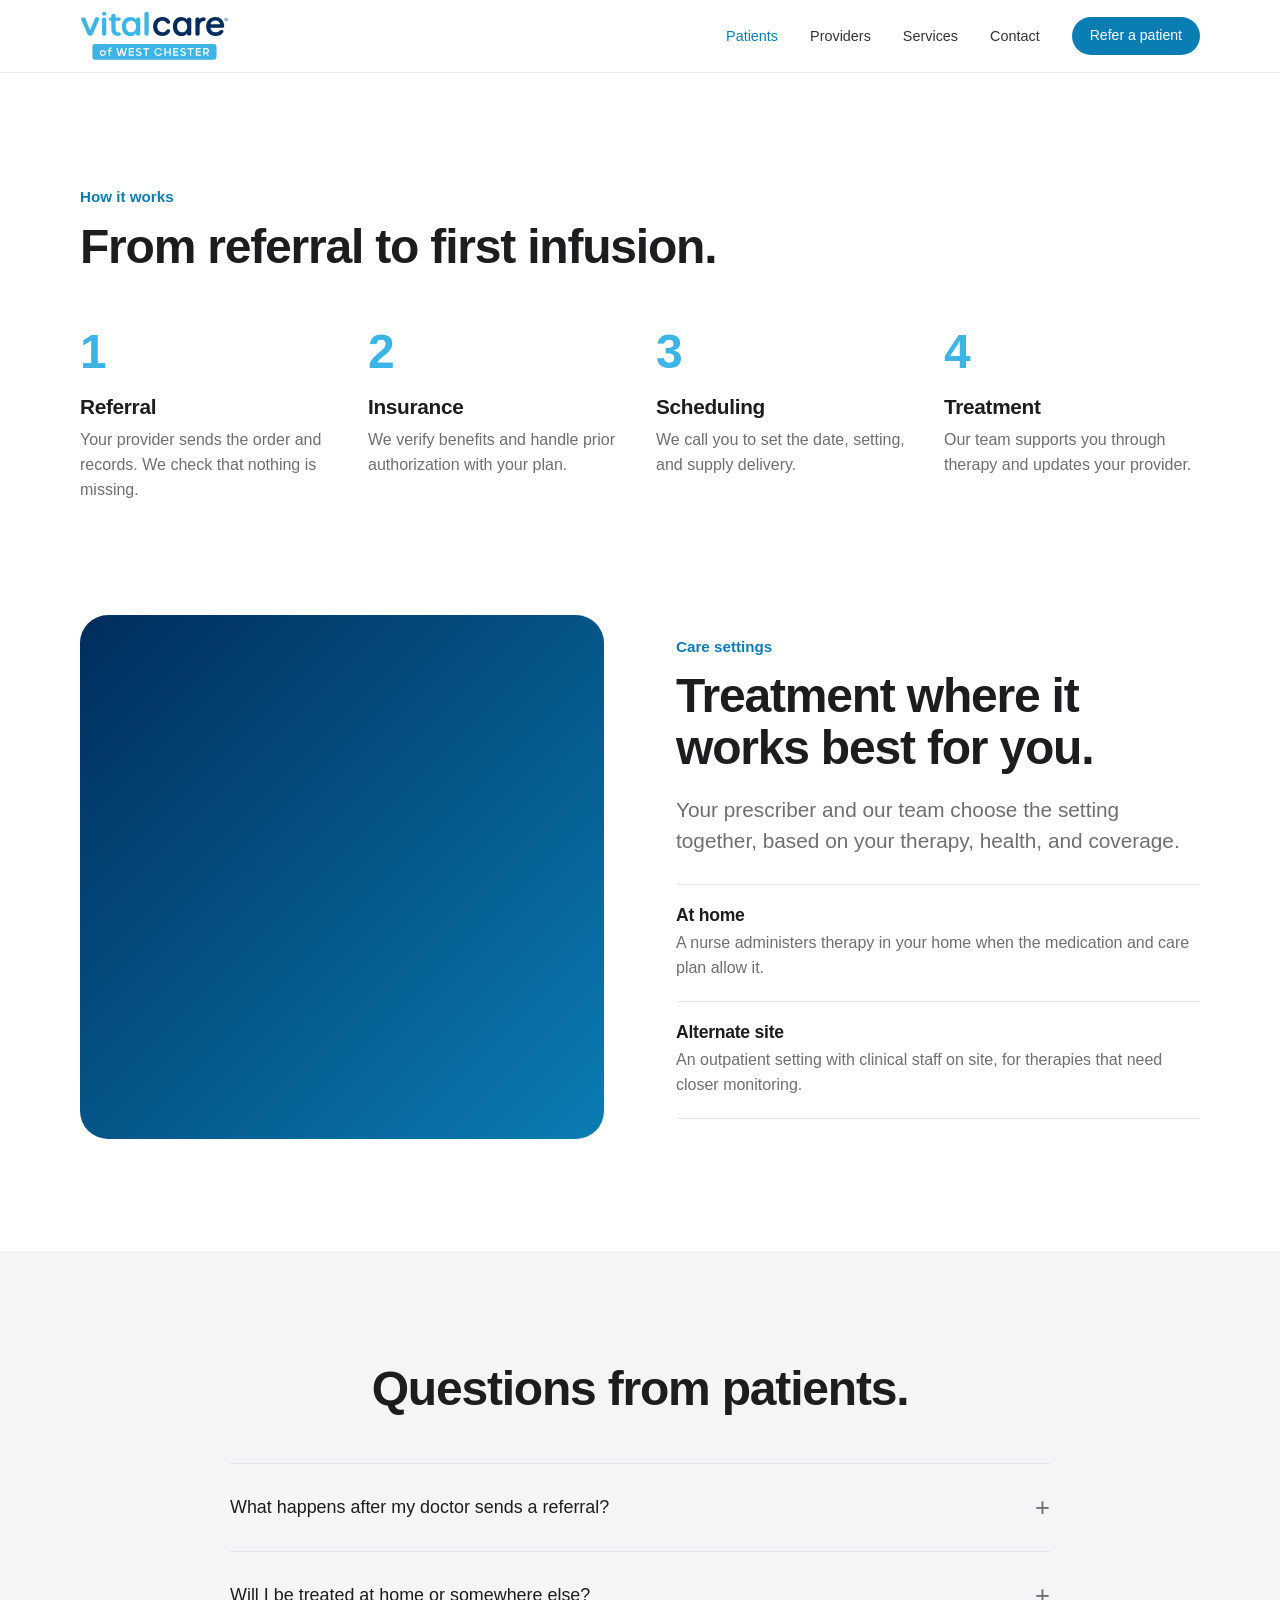
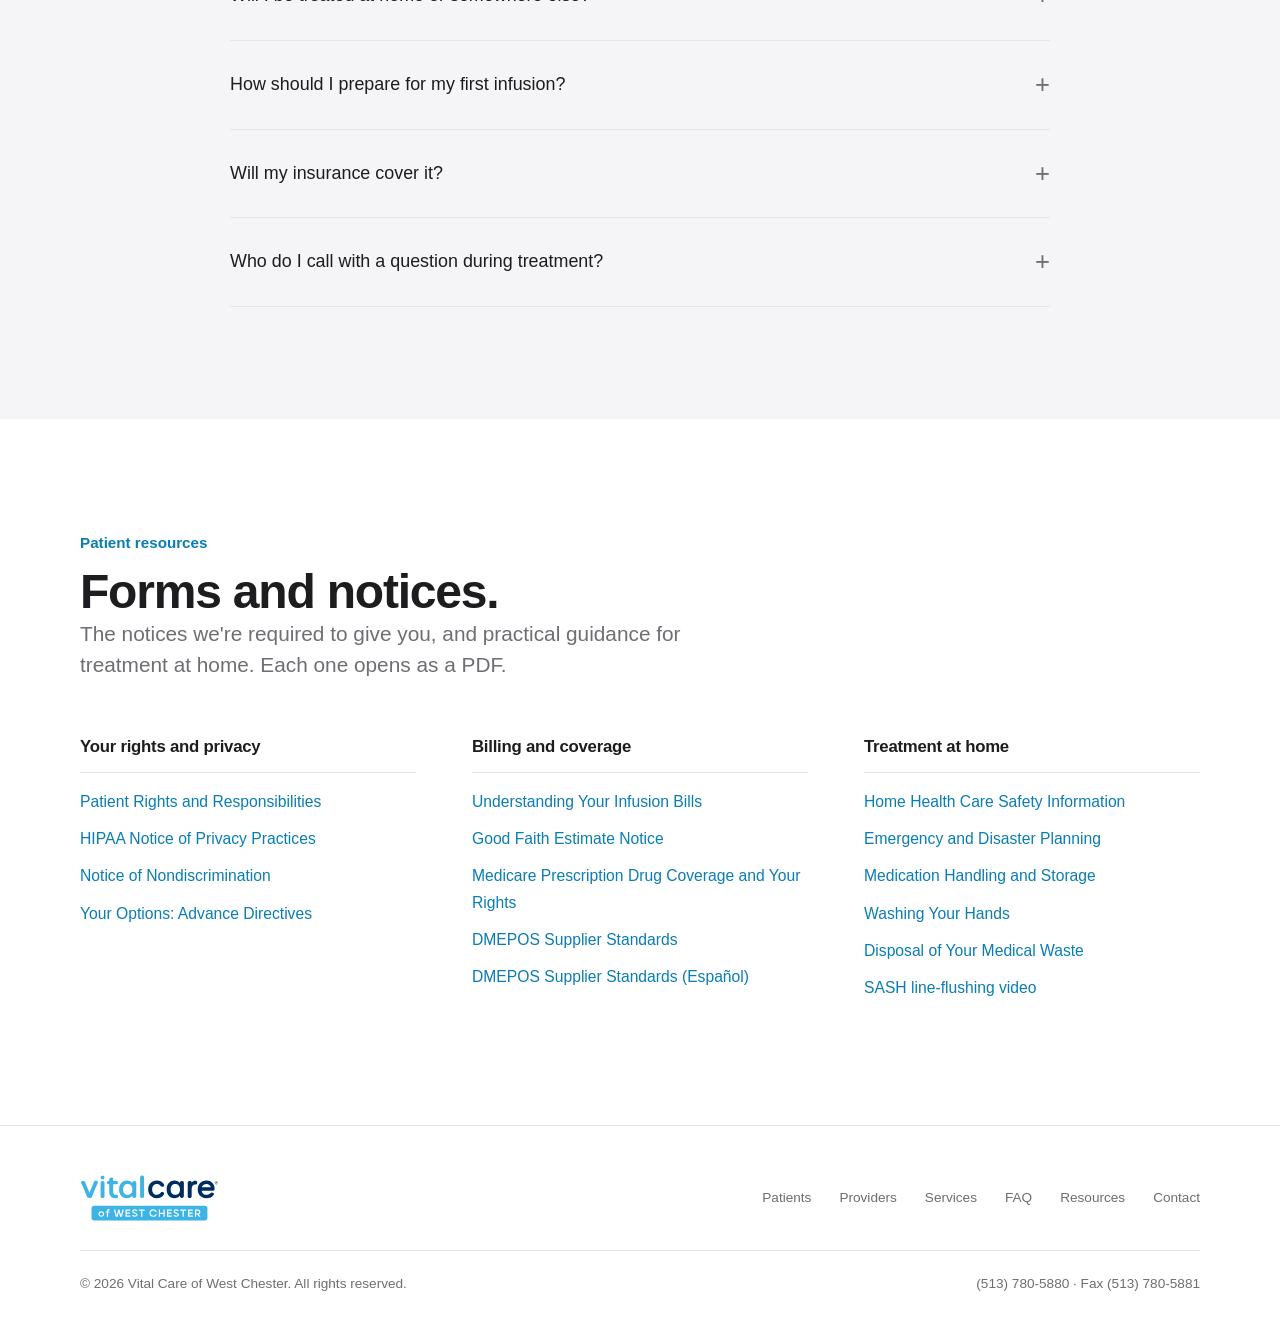
==== docs/patients.html @ 8dd5d2cb "Add files via upload" ====
<!DOCTYPE html>
<html lang="en">
<head>
  <meta charset="utf-8" />
  <meta name="viewport" content="width=device-width, initial-scale=1" />
  <meta name="description" content="What happens after a referral, how treatment at home works, answers to common questions, and the forms and notices you are owed." />
  <title>For Patients | Vital Care of West Chester</title>
  <style>
    :root {
      --navy: #002d5d;
      --blue: #3cb4e5;
      --blue-ink: #0a7db3;
      --text: #1d1d1f;
      --muted: #6e6e73;
      --line: #e5e5ea;
      --gray: #f5f5f7;
      --white: #ffffff;
      --max: 1120px;
    }
    * { box-sizing: border-box; }
    html { scroll-behavior: smooth; }
    body {
      margin: 0;
      color: var(--text);
      background: var(--white);
      font-family: -apple-system, BlinkMacSystemFont, "SF Pro Text", "Segoe UI", Inter, Roboto, Helvetica, Arial, sans-serif;
      font-size: 17px;
      line-height: 1.55;
      -webkit-font-smoothing: antialiased;
    }
    img, svg { display: block; max-width: 100%; }
    .hero-photo, .door-photo, .feature-photo { background: linear-gradient(135deg, #002d5d 0%, #0a7db3 100%); }
    .hero-photo img, .door-photo img, .feature-photo img { color: transparent; font-size: 0; }
    a { color: inherit; text-decoration: none; }
    :focus-visible { outline: 3px solid var(--blue); outline-offset: 3px; border-radius: 4px; }
    .wrap { width: min(calc(100% - 48px), var(--max)); margin-inline: auto; }

    h1, h2, h3 { margin: 0; color: var(--text); font-weight: 600; letter-spacing: -.025em; line-height: 1.08; }
    h1 { font-size: clamp(2.6rem, 6vw, 4.5rem); }
    h2 { font-size: clamp(2rem, 4.2vw, 3rem); }
    h3 { font-size: 1.3rem; letter-spacing: -.015em; line-height: 1.25; }
    p { margin: 0; }
    .kicker { color: var(--blue-ink); font-size: .95rem; font-weight: 600; margin-bottom: 12px; }
    .lead { color: var(--muted); font-size: clamp(1.1rem, 1.8vw, 1.3rem); line-height: 1.5; }
    section { padding: 112px 0; }

    /* Links and buttons */
    .btn {
      display: inline-flex; align-items: center; justify-content: center;
      min-height: 46px; padding: 0 24px; border-radius: 999px;
      font-size: .98rem; font-weight: 500; transition: background .2s, color .2s;
    }
    .btn-primary { background: var(--blue-ink); color: var(--white); }
    .btn-primary:hover { background: #086a99; }
    .btn-white { background: var(--white); color: var(--navy); }
    .btn-white:hover { background: #e8f6fc; }
    .link { color: var(--blue-ink); font-weight: 500; white-space: nowrap; }
    .link:hover { text-decoration: underline; }
    .link::after { content: " ›"; }
    .link-light { color: #8fd4f2; }

    /* Header */
    header {
      position: sticky; top: 0; z-index: 50;
      background: rgba(255,255,255,.85);
      backdrop-filter: saturate(180%) blur(20px);
      -webkit-backdrop-filter: saturate(180%) blur(20px);
      border-bottom: 1px solid rgba(0,0,0,.08);
    }
    .nav { height: 72px; display: flex; align-items: center; justify-content: space-between; gap: 24px; }
    .logo { width: 150px; }
    .logo svg { width: 100%; height: auto; }
    .nav-links { display: flex; align-items: center; gap: 32px; list-style: none; margin: 0; padding: 0; }
    .nav-links a { font-size: .9rem; color: #333; }
    .nav-links a:hover { color: var(--blue-ink); }
    .nav-links .btn { min-height: 38px; padding: 0 18px; font-size: .88rem; color: var(--white); }
    .menu-btn { display: none; background: none; border: 0; padding: 8px; cursor: pointer; color: var(--text); }
    .menu-btn svg { width: 24px; height: 24px; }

    /* Hero */
    .hero { padding: 96px 0 0; text-align: center; }
    .hero h1 { max-width: 860px; margin: 0 auto 22px; }
    .hero .lead { max-width: 640px; margin: 0 auto 34px; }
    .hero-actions { display: flex; justify-content: center; align-items: center; gap: 28px; flex-wrap: wrap; }
    .hero-photo {
      margin: 72px auto 0; width: min(calc(100% - 48px), 1280px); aspect-ratio: 16 / 7;
      border-radius: 28px; overflow: hidden;
    }
    .hero-photo img { width: 100%; height: 100%; object-fit: cover; }

    /* Two doors */
    .doors { padding-top: 112px; }
    .doors-head { text-align: center; margin-bottom: 56px; }
    .doors-grid { display: grid; grid-template-columns: 1fr 1fr; gap: 24px; }
    .door {
      display: flex; flex-direction: column; border-radius: 28px; overflow: hidden;
      background: var(--gray); transition: transform .3s ease;
    }
    .door:hover { transform: translateY(-4px); }
    .door-photo { aspect-ratio: 4 / 3; overflow: hidden; }
    .door-photo img { width: 100%; height: 100%; object-fit: cover; transition: transform .6s ease; }
    .door:hover .door-photo img { transform: scale(1.03); }
    .door-body { padding: 36px 40px 40px; }
    .door-body h3 { font-size: 1.75rem; margin-bottom: 10px; }
    .door-body p { color: var(--muted); margin-bottom: 18px; }
    .door-dark { background: var(--navy); }
    .door-dark h3 { color: var(--white); }
    .door-dark p { color: rgba(255,255,255,.75); }

    /* Services */
    .services { background: var(--gray); }
    .split-head { display: grid; grid-template-columns: 1fr 1fr; gap: 48px; align-items: end; margin-bottom: 56px; }
    .service-list { display: grid; grid-template-columns: 1fr 1fr; column-gap: 64px; }
    .service { padding: 28px 0; border-top: 1px solid #d2d2d7; }
    .service h3 { margin-bottom: 6px; }
    .service p { color: var(--muted); font-size: 1rem; }

    /* Process */
    .steps { display: grid; grid-template-columns: repeat(4, 1fr); gap: 32px; margin-top: 56px; }
    .step-n { font-size: 3rem; font-weight: 600; color: var(--blue); letter-spacing: -.04em; line-height: 1; margin-bottom: 18px; }
    .step h3 { margin-bottom: 8px; }
    .step p { color: var(--muted); font-size: 1rem; }

    /* Setting feature */
    .feature { padding-top: 0; }
    .feature-grid { display: grid; grid-template-columns: 1fr 1fr; gap: 72px; align-items: center; }
    .feature-photo { border-radius: 28px; overflow: hidden; aspect-ratio: 1 / 1; }
    .feature-photo img { width: 100%; height: 100%; object-fit: cover; }
    .feature h2 { margin-bottom: 20px; }
    .feature .lead { margin-bottom: 28px; }
    .setting { padding: 20px 0; border-top: 1px solid var(--line); }
    .setting:last-child { border-bottom: 1px solid var(--line); }
    .setting h3 { font-size: 1.1rem; margin-bottom: 4px; }
    .setting p { color: var(--muted); font-size: 1rem; }

    /* Provider band */
    .providers { background: var(--navy); color: var(--white); }
    .providers h2, .providers h3 { color: var(--white); }
    .providers .kicker { color: #8fd4f2; }
    .providers .lead { color: rgba(255,255,255,.75); }
    .provider-grid { display: grid; grid-template-columns: 1.1fr .9fr; gap: 72px; align-items: start; }
    .provider-grid .lead { margin: 20px 0 32px; }
    .provider-actions { display: flex; gap: 28px; align-items: center; flex-wrap: wrap; }
    .info-list { border-top: 1px solid rgba(255,255,255,.18); }
    .info-row { display: flex; justify-content: space-between; gap: 24px; padding: 20px 0; border-bottom: 1px solid rgba(255,255,255,.18); }
    .info-row span { color: rgba(255,255,255,.65); }
    .info-row strong { font-weight: 500; text-align: right; }
    .info-row a:hover { color: #8fd4f2; }
    .requirement { margin-top: 28px; padding: 22px 24px; border-radius: 18px; background: rgba(255,255,255,.08); }
    .requirement h3 { font-size: 1rem; margin-bottom: 6px; }
    .requirement p { color: rgba(255,255,255,.78); font-size: .97rem; }

    /* Referral slot: intentionally empty */
    #online-referral { padding: 0; }

    /* FAQ */
    .faq-wrap { max-width: 820px; margin: 0 auto; }
    .faq-wrap h2 { text-align: center; margin-bottom: 48px; }
    .faq details { border-bottom: 1px solid var(--line); }
    .faq details:first-child { border-top: 1px solid var(--line); }
    .faq summary {
      display: flex; justify-content: space-between; align-items: center; gap: 24px;
      padding: 24px 0; font-size: 1.12rem; font-weight: 500; cursor: pointer; list-style: none;
    }
    .faq summary::-webkit-details-marker { display: none; }
    .faq summary::after { content: "+"; font-size: 1.6rem; font-weight: 300; color: var(--muted); transition: transform .25s; }
    .faq details[open] summary::after { transform: rotate(45deg); }
    .faq .answer { padding: 0 0 26px; color: var(--muted); }
    .faq .answer p + p, .faq .answer ul + p { margin-top: 12px; }
    .faq .answer ul { margin: 0; padding-left: 20px; }
    .faq .answer li { margin-bottom: 6px; }
    .faq .answer a { color: var(--blue-ink); }

    /* Contact */
    .contact { background: var(--gray); }
    .contact-grid { display: grid; grid-template-columns: .9fr 1.1fr; gap: 56px; align-items: stretch; }
    .contact h2 { margin-bottom: 32px; }
    .contact dl { margin: 0 0 32px; }
    .contact dt { color: var(--muted); font-size: .9rem; margin-top: 20px; }
    .contact dd { margin: 4px 0 0; font-size: 1.15rem; font-weight: 500; }
    .contact dd a:hover { color: var(--blue-ink); }
    .privacy { color: var(--muted); font-size: .92rem; max-width: 420px; }
    .map { border-radius: 28px; overflow: hidden; min-height: 400px; background: #e8e8ed; }
    .map iframe { width: 100%; height: 100%; min-height: 400px; border: 0; display: block; }

    /* Footer */
    footer { padding: 48px 0 40px; font-size: .85rem; color: var(--muted); border-top: 1px solid var(--line); }
    .footer-top { display: flex; justify-content: space-between; align-items: center; gap: 32px; flex-wrap: wrap; padding-bottom: 28px; border-bottom: 1px solid var(--line); }
    .footer-top .logo { width: 140px; }
    .footer-links { display: flex; gap: 28px; flex-wrap: wrap; }
    .footer-links a:hover { color: var(--text); }
    .footer-bottom { display: flex; justify-content: space-between; gap: 20px; flex-wrap: wrap; padding-top: 22px; }

    @media (max-width: 900px) {
      section { padding: 80px 0; }
      .menu-btn { display: block; }
      .nav-links {
        display: none; position: absolute; top: 72px; left: 0; right: 0;
        flex-direction: column; align-items: stretch; gap: 0; padding: 8px 24px 24px;
        background: rgba(255,255,255,.98); border-bottom: 1px solid var(--line);
      }
      .nav-links.open { display: flex; }
      .nav-links li a:not(.btn) { display: block; padding: 14px 0; font-size: 1.05rem; border-bottom: 1px solid var(--line); }
      .nav-links .btn { margin-top: 16px; min-height: 46px; width: 100%; }
      .hero { padding-top: 64px; }
      .hero-photo { aspect-ratio: 4 / 3; margin-top: 48px; border-radius: 20px; }
      .doors { padding-top: 80px; }
      .doors-grid, .split-head, .service-list, .feature-grid, .provider-grid, .contact-grid { grid-template-columns: 1fr; }
      .split-head { gap: 16px; }
      .steps { grid-template-columns: 1fr 1fr; }
      .feature-grid, .provider-grid { gap: 48px; }
    }
    @media (max-width: 560px) {
      .wrap { width: min(calc(100% - 32px), var(--max)); }
      .hero-photo { width: calc(100% - 32px); }
      .steps { grid-template-columns: 1fr; }
      .door-body { padding: 28px; }
      .info-row { flex-direction: column; gap: 4px; }
      .info-row strong { text-align: left; }
    }


    /* Patient resources */
    .res-lead { max-width: 640px; }
    .res-grid { display: grid; grid-template-columns: repeat(3, 1fr); gap: 44px 56px; margin-top: 56px; }
    .res-group h3 { font-size: 1.05rem; padding-bottom: 14px; margin-bottom: 16px; border-bottom: 1px solid var(--line); }
    .res-group ul { list-style: none; margin: 0; padding: 0; }
    .res-group li { margin-bottom: 11px; }
    .res-group a { color: var(--blue-ink); font-size: .98rem; }
    .res-group a:hover { text-decoration: underline; }
    @media (max-width: 900px) { .res-grid { grid-template-columns: 1fr 1fr; gap: 36px 40px; } }
    @media (max-width: 560px) { .res-grid { grid-template-columns: 1fr; } }

    /* ---------------- Online referral ---------------- */
    #online-referral { padding: 112px 0; background: var(--gray); }
    #online-referral h2 { margin-bottom: 18px; }
    .vcr-lead { max-width: 640px; }
    .vcr-privacy { margin-top: 14px; max-width: 640px; color: var(--muted); font-size: .95rem; }
    .vcr-loading { margin-top: 40px; color: var(--muted); }

    #vcr { margin-top: 44px; font-size: 15px; line-height: 1.5; color: var(--text); }
    #vcr .card {
      background: var(--white); border: 1px solid var(--line); border-radius: 28px;
      overflow: hidden; box-shadow: 0 1px 2px rgba(0,0,0,.04), 0 14px 34px rgba(0,45,93,.07);
    }
    #vcr h2, #vcr h3, #vcr h4, #vcr h5 { letter-spacing: normal; line-height: 1.3; font-weight: 700; }
    #vcr p { margin: 0; }


    @media (max-width: 900px) { #online-referral { padding: 80px 0; } }

    
    /* keep the grey/white rhythm from stacking once sections live on their own pages */
    #online-referral { background: var(--white); }
    #faq { background: var(--gray); }

    /* current page in the nav */
    .nav-links a[aria-current="page"] { color: var(--blue-ink); font-weight: 500; }
    /* a page whose first section is the navy band needs no extra top gap */
    .page-lead { padding-top: 96px; }
</style>
</head>
<body>

  <!-- Vital Care of West Chester logo (official SVG), defined once and reused -->
  <svg width="0" height="0" style="position:absolute" aria-hidden="true" focusable="false">
    <defs>
      <symbol id="vc-logo" viewBox="58 72 684 236">
        <g>
          <path fill="#3cb4e5" d="M169.0934,105.6958h-1.7759c-5.3681,0-8.7034,3.383-8.7034,8.8282v65.6204c0,5.447,3.3353,8.8318,8.7034,8.8318h1.7759c5.3644,0,8.6997-3.3849,8.6997-8.8318V114.524c0-5.4451-3.3353-8.8282-8.6997-8.8282Z"/>
          <path fill="#3cb4e5" d="M234.7652,173.8224c-9.6354,0-14.5301-3.128-14.5301-20.2284v-32.0434h14.6659c5.4488,0,8.8318-3.0638,8.8318-7.9952,0-4.9223-3.3023-7.8595-8.8318-7.8595h-14.6659v-8.2704c0-5.0984-2.7996-8.2668-7.3054-8.2668-.8256,0-1.7135,.1082-2.6162,.3137l-1.93,.4146c-4.9094,1.0145-7.6136,4.3334-7.6136,9.3474v6.4615h-3.8233c-4.8324,0-7.7164,2.9372-7.7164,7.8595,0,4.9314,3.383,7.9952,8.8282,7.9952h2.7116v33.8523c0,24.3141,9.4593,34.6889,31.6287,34.6889v-.0037c1.3026,0,2.7483-.0165,4.2086-.1449,2.6859-.2532,4.7039-1.1852,6.0029-2.7703,1.2916-1.5778,1.8053-3.7279,1.5264-6.3845-.2679-2.6015-1.842-6.966-9.3712-6.966Z"/>
          <path fill="#3cb4e5" d="M324.1549,105.6958h-1.6695c-5.4488,0-8.8318,3.383-8.8318,8.8282v1.6548c-5.7864-7.5439-15.33-12.013-26.3414-12.013-26.4625,0-38.3067,21.6815-38.3067,43.1684,0,30.0161,19.3075,43.451,38.4425,43.451,10.7985,0,20.4266-4.5223,26.2056-11.9378v1.1613c0,5.4451,3.383,8.8282,8.8318,8.8282h1.6695c5.4451,0,8.8282-3.383,8.8282-8.8282V114.524c0-5.4451-3.383-8.8282-8.8282-8.8282Zm-10.083,41.6384c0,16.0033-8.9236,26.345-22.7309,26.345-14.1889,0-23.006-10.094-23.006-26.345,0-16.1648,8.7107-26.2056,22.7309-26.2056,13.9761,0,23.006,10.2867,23.006,26.2056Z"/>
          <rect fill="#3cb4e5" x="351.7401" y="79.8351" width="19.4689" height="109.1411" rx="8.8318" ry="8.8318"/>
          <path fill="#002d5d" d="M433.1016,121.1286c8.0796,0,13.9908,2.7886,18.0489,8.4943,2.418,3.5591,5.1112,5.2158,8.4722,5.2158,.7559,0,1.5521-.0881,2.4364-.2789l1.009-.2568c2.7813-.5375,4.8507-1.952,5.8231-3.9848,.6935-1.4512,1.1448-3.882-.6238-7.2174-6.6523-12.5653-18.7167-18.935-35.863-18.935-23.8867,0-41.2238,18.1553-41.2238,43.1684s17.3371,43.1721,41.2238,43.1721c16.9812,0,29.4345-6.7972,36.0318-19.6946,1.398-2.8987,.9283-5.047,.2825-6.3386-.7338-1.4787-2.4804-3.416-6.5239-4.2214l-.6825-.1669c-.7669-.1376-1.486-.2036-2.1685-.2036-4.4508,0-6.9642,2.9501-8.4245,5.1021-4.1572,5.5864-10.1527,8.4172-17.8178,8.4172-13.5138,0-22.5914-10.4756-22.5914-26.0662,0-15.6749,9.0777-26.2056,22.5914-26.2056Z"/>
          <path fill="#002d5d" d="M556.6921,105.6958h-1.6695c-5.4451,0-8.8282,3.383-8.8282,8.8282v1.6585c-5.79-7.5476-15.3337-12.0167-26.345-12.0167-26.4588,0-38.3031,21.6815-38.3031,43.1684,0,30.0161,19.3075,43.451,38.4425,43.451,10.7949,0,20.4266-4.5242,26.2056-11.9397v1.1631c0,5.4451,3.383,8.8282,8.8282,8.8282h1.6695c5.4488,0,8.8318-3.383,8.8318-8.8282V114.524c0-5.4451-3.383-8.8282-8.8318-8.8282Zm-10.0794,41.6384c0,16.0033-8.9236,26.345-22.7309,26.345-14.1926,0-23.0097-10.094-23.0097-26.345,0-16.1648,8.7107-26.2056,22.7309-26.2056,13.9761,0,23.0097,10.2867,23.0097,26.2056Z"/>
          <path fill="#002d5d" d="M622.3016,104.7198c-7.8081,0-14.4127,3.1904-18.7167,8.8043-.2862-4.9204-3.5335-7.832-8.8098-7.832h-1.6695c-5.4451,0-8.8282,3.3849-8.8282,8.8318v65.6204c0,5.447,3.383,8.8318,8.8282,8.8318h1.6695c5.4488,0,8.8318-3.3849,8.8318-8.8318v-32.3919c0-16.0364,5.8818-24.2921,17.4435-24.5398,5.8304,0,9.0336-2.6308,9.5106-7.7622l.1394-1.1118c.3559-2.8216-.2752-5.2397-1.8199-6.988-1.5154-1.7209-3.794-2.6308-6.5789-2.6308Z"/>
          <path fill="#002d5d" d="M713.7607,150.8126c1.5044-1.5502,2.2566-3.7811,2.1795-6.4762-1.0384-24.4022-17.0032-40.1707-40.6697-40.1707-24.7636,0-42.0567,17.7517-42.0567,43.1684,0,25.8222,17.183,43.1721,42.7538,43.1721,15.697,0,27.3541-5.4708,34.6448-16.2583,1.6658-2.4584,2.1502-4.6636,1.4347-6.5496-.7338-1.9392-2.6565-3.3206-5.735-4.1114l-1.6695-.4183c-.7669-.1926-1.5154-.2899-2.2236-.2899-3.1555,0-5.247,1.8438-7.4559,3.794l-.921,.8072c-4.9535,4.4031-10.1087,6.1992-17.7994,6.1992-13.8733,0-22.3713-7.4155-23.5784-20.4339h54.444c2.807,0,5.1076-.8421,6.6523-2.4327Zm-16.5666-13.5578h-43.8986c2.2309-10.96,10.0573-16.9592,22.2539-16.9592,11.925,0,19.8799,6.2946,21.6448,16.9592Z"/>
          <path fill="#3cb4e5" d="M144.479,108.4588c-1.2769-1.9612-3.6546-3.0399-6.689-3.0399h-2.6418c-4.6562,0-7.9512,2.2089-9.7932,6.5661l-21.1578,51.7651-21.0446-51.4881c-1.842-4.3572-5.1369-6.5661-9.7932-6.5661h-2.6418c-3.0345,0-5.4121,1.0787-6.689,3.0399-1.3136,2.0126-1.3246,4.7333-.0367,7.6503l14.9184,34.2125,12.93,31.7858c1.5014,3.5543,4.0203,5.6439,7.509,6.2583,1.0671,.3106,2.229,.473,3.485,.473h4.0325c4.6966,0,7.9879-2.163,9.8005-6.4542l15.5392-38.1999-.0319-.0506,12.3411-28.302c1.2879-2.917,1.2769-5.6378-.0367-7.6504Z"/>
          <path fill="#3cb4e5" d="M158.6141,89.1593c0-5.4954,4.0208-8.4843,9.5888-8.4843,5.0897,0,9.5902,2.9889,9.5902,8.4843,0,5.5324-4.5005,8.4829-9.5902,8.4829-5.568,0-9.5888-2.9505-9.5888-8.4829Z"/>
          <path fill="#002d5d" d="M731.8391,114.6395c0,4.2562-3.3269,7.5831-7.5831,7.5831-4.2071,0-7.5831-3.3269-7.5831-7.5831,0-4.2074,3.376-7.4852,7.5831-7.4852,4.2562,0,7.5831,3.2778,7.5831,7.4852Zm-13.6004,0c0,3.4736,2.5928,6.2134,6.0664,6.2134,3.3754,0,5.9197-2.7398,5.9197-6.1646s-2.5443-6.2131-5.9688-6.2131-6.0173,2.7886-6.0173,6.1643Zm4.6472,4.1587h-1.3694v-7.8769c.7335-.1467,1.5652-.2446,2.5928-.2446,1.3209,0,1.9569,.2446,2.4952,.6359,.4401,.2937,.7826,.9296,.7826,1.6635,0,.9784-.7335,1.5656-1.5652,1.8593v.0979c.7335,.2446,1.076,.8805,1.3209,1.9077,.2443,1.1742,.391,1.6635,.5868,1.9572h-1.4185c-.2449-.2937-.4408-.9788-.6366-2.0548-.1951-.8809-.7335-1.2722-1.8586-1.2722h-.93v3.3269Zm0-4.452h.9784c1.0767,0,2.0551-.2937,2.0551-1.223,0-.7829-.4892-1.3209-1.9077-1.3209-.5383,0-.8809,.0488-1.1258,.0976v2.4464Z"/>
        </g>
        <rect fill="#3cb4e5" x="114.3558" y="226.8714" width="566.1621" height="72.1104" rx="13.4018" ry="13.4018"/>
        <g fill="#fff">
          <path d="M176.0938,267.6348c0,7.4531-6.1807,13.5127-14.0576,13.5127s-14.0576-6.0596-14.0576-13.5127,6.1807-13.5117,14.0576-13.5117,14.0576,6.0586,14.0576,13.5117Zm-5.938,0c0-4.6055-3.6357-7.9375-8.1196-7.9375s-8.1191,3.332-8.1191,7.9375,3.6353,7.9375,8.1191,7.9375,8.1196-3.332,8.1196-7.9375Z"/>
          <path d="M183.7891,254.7891h5.5137v-1.5752c0-9.8164,7.2715-10.1797,8.6045-10.1797,1.3936,0,2.7266,.1211,4.3018,.3633v5.3926c-1.3936-.1211-1.7568-.1211-1.7568-.1211-5.2109,.0605-5.2109,4.5449-5.2109,4.5449v1.5752h7.0283v5.5742h-7.0283v20.1172h-5.9385v-20.1172h-5.5137v-5.5742Z"/>
          <path d="M258.3775,274.4209l7.271-29.0234h6.2412l-8.9678,35.083h-9.0889l-6.0596-23.0859-6.0591,23.0859h-9.0889l-8.9678-35.083h6.2412l7.271,29.0234,7.6348-29.0234h5.938l7.6348,29.0234Z"/>
          <path d="M303.8829,274.9062v5.5742h-23.5103v-35.083h23.5103v5.5742h-17.5723v9.5742h16.2393v5.5742h-16.2393v8.7861h17.5723Z"/>
          <path d="M312.4263,274.6025l4.3628-3.4531c1.3936,1.8779,4.8472,4.4229,9.5732,4.4229,5.6958,0,6.8472-3.5752,6.8472-4.4834,0-6.5439-19.9351-3.9385-19.9351-16.8447,0-3.2725,2.3027-9.4531,12.1187-9.4531,7.6953,0,11.2095,3.9385,12.4214,5.7568l-4.3022,3.2109c-2.1206-2.4238-5.5742-3.3926-8.5435-3.3926-2.9082,0-5.8169,1.9385-5.8169,4.3018,0,7.9375,19.9956,4.0596,19.9956,16.8447,0,3.3936-3.0298,9.6348-13.0879,9.6348-8.0591,0-11.937-4.0605-13.6333-6.5449Z"/>
          <path d="M345.3892,250.9717v-5.5742h28.5996v5.5742h-11.3306v29.5088h-5.9385v-29.5088h-11.3306Z"/>
          <path d="M397.0728,262.9688c0-10.0576,8.2402-18.1777,18.6016-18.1777,8.4834,0,15.6328,5.4541,17.9355,12.9668h-6.665c-1.9395-4.4229-6.2412-7.3916-11.2705-7.3916-6.8467,0-12.6641,5.4531-12.6641,12.6025,0,6.9082,5.8174,12.6035,12.6641,12.6035,5.0293,0,9.3311-2.9688,11.2705-7.3926h6.665c-2.3027,7.5137-9.4521,12.9678-17.9355,12.9678-10.3613,0-18.6016-8.1201-18.6016-18.1787Z"/>
          <path d="M465.8453,267.5137h-16.9062v12.9668h-5.9375v-35.083h5.9375v16.542h16.9062v-16.542h5.9375v35.083h-5.9375v-12.9668Z"/>
          <path d="M506.3804,274.9062v5.5742h-23.5098v-35.083h23.5098v5.5742h-17.5713v9.5742h16.2383v5.5742h-16.2383v8.7861h17.5713Z"/>
          <path d="M514.9244,274.6025l4.3623-3.4531c1.3936,1.8779,4.8477,4.4229,9.5742,4.4229,5.6953,0,6.8467-3.5752,6.8467-4.4834,0-6.5439-19.9346-3.9385-19.9346-16.8447,0-3.2725,2.3018-9.4531,12.1182-9.4531,7.6953,0,11.21,3.9385,12.4219,5.7568l-4.3027,3.2109c-2.1201-2.4238-5.5742-3.3926-8.543-3.3926-2.9092,0-5.8174,1.9385-5.8174,4.3018,0,7.9375,19.9961,4.0596,19.9961,16.8447,0,3.3936-3.0303,9.6348-13.0889,9.6348-8.0586,0-11.9365-4.0605-13.6328-6.5449Z"/>
          <path d="M547.8873,250.9717v-5.5742h28.5996v5.5742h-11.3311v29.5088h-5.9375v-29.5088h-11.3311Z"/>
          <path d="M609.5689,274.9062v5.5742h-23.5098v-35.083h23.5098v5.5742h-17.5713v9.5742h16.2383v5.5742h-16.2383v8.7861h17.5713Z"/>
          <path d="M640.2906,280.4805l-8.4834-10.4219h-6.1797v10.4219h-5.9385v-35.083h14.2393s12.2402,.1211,12.2402,12.3604c0,7.3926-4.4844,10.3613-8.0596,11.5127l8.7861,11.21h-6.6045Zm-14.6631-15.9961h7.9375c3.7568,0,6.665-1.6973,6.665-6.7266s-2.9082-6.7861-6.665-6.7861h-7.9375v13.5127Z"/>
        </g>
      </symbol>
    </defs>
  </svg>

  <header>
    <div class="wrap nav">
      <a class="logo" href="index.html" aria-label="Vital Care of West Chester, home">
        <svg viewBox="0 0 684 236" role="img" aria-label="Vital Care of West Chester"><use href="#vc-logo" width="684" height="236"/></svg>
      </a>
      <button class="menu-btn" aria-label="Menu" aria-expanded="false" aria-controls="nav-links">
        <svg viewBox="0 0 24 24" fill="none" stroke="currentColor" stroke-width="1.8" stroke-linecap="round"><path d="M4 8h16M4 16h16"/></svg>
      </button>
      <ul class="nav-links" id="nav-links">
        <li><a href="patients.html" aria-current="page">Patients</a></li>
        <li><a href="providers.html">Providers</a></li>
        <li><a href="index.html#services">Services</a></li>
        <li><a href="index.html#contact">Contact</a></li>
        <li><a class="btn btn-primary" href="index.html#online-referral">Refer a patient</a></li>
      </ul>
    </div>
  </header>

  <main id="top">

<section id="process">
      <div class="wrap">
        <p class="kicker">How it works</p>
        <h2>From referral to first infusion.</h2>
        <div class="steps">
          <div class="step">
            <div class="step-n">1</div>
            <h3>Referral</h3>
            <p>Your provider sends the order and records. We check that nothing is missing.</p>
          </div>
          <div class="step">
            <div class="step-n">2</div>
            <h3>Insurance</h3>
            <p>We verify benefits and handle prior authorization with your plan.</p>
          </div>
          <div class="step">
            <div class="step-n">3</div>
            <h3>Scheduling</h3>
            <p>We call you to set the date, setting, and supply delivery.</p>
          </div>
          <div class="step">
            <div class="step-n">4</div>
            <h3>Treatment</h3>
            <p>Our team supports you through therapy and updates your provider.</p>
          </div>
        </div>
      </div>
    </section>
<section class="feature">
      <div class="wrap feature-grid">
        <div class="feature-photo">
          <img onerror="this.style.visibility='hidden'" src="https://images.unsplash.com/photo-1631815590058-860e4f83c1e8?auto=format&fit=crop&w=1200&q=80" alt="A nurse checking a patient's blood pressure" loading="lazy">
        </div>
        <div>
          <p class="kicker">Care settings</p>
          <h2>Treatment where it works best for you.</h2>
          <p class="lead">Your prescriber and our team choose the setting together, based on your therapy, health, and coverage.</p>
          <div class="setting">
            <h3>At home</h3>
            <p>A nurse administers therapy in your home when the medication and care plan allow it.</p>
          </div>
          <div class="setting">
            <h3>Alternate site</h3>
            <p>An outpatient setting with clinical staff on site, for therapies that need closer monitoring.</p>
          </div>
        </div>
      </div>
    </section>
<section id="faq">
      <div class="wrap faq-wrap">
        <h2>Questions from patients.</h2>
        <div class="faq">
          <details>
            <summary>What happens after my doctor sends a referral?</summary>
            <div class="answer">
              <p>We review it, verify your insurance, and call you to schedule. If anything is missing, we get it from your doctor's office directly.</p>
            </div>
          </details>
          <details>
            <summary>Will I be treated at home or somewhere else?</summary>
            <div class="answer">
              <p>It depends on your medication, your health, and your insurance. Your prescriber and our team decide together, and the setting can change later if needed.</p>
            </div>
          </details>
          <details>
            <summary>How should I prepare for my first infusion?</summary>
            <div class="answer">
              <ul>
                <li>Confirm the date, time, location, and how long it will take.</li>
                <li>Have your medication and allergy list ready.</li>
                <li>Ask whether to eat, drink, or take your usual medications beforehand.</li>
                <li>Wear clothing that gives easy access to your arm or line.</li>
                <li>Arrange a ride if your care team recommends it.</li>
              </ul>
              <p>Always follow the specific instructions from your prescriber or nurse.</p>
            </div>
          </details>
          <details>
            <summary>Will my insurance cover it?</summary>
            <div class="answer">
              <p>We check your benefits and handle prior authorization before treatment starts, and tell you what we know about your cost. Your health plan makes the final coverage decision.</p>
              <p>Vital Care holds national contracts with Aetna, Cigna, Humana, and UnitedHealthcare, and works with many other plans. Call us and we'll check yours.</p>
            </div>
          </details>
          <details>
            <summary>Who do I call with a question during treatment?</summary>
            <div class="answer">
              <p>Call us at <a href="tel:+15137805880">(513) 780-5880</a>. For a medical emergency, call 911.</p>
            </div>
          </details>
        </div>
      </div>
    </section>
<section id="resources">
      <div class="wrap">
        <p class="kicker">Patient resources</p>
        <h2>Forms and notices.</h2>
        <p class="lead res-lead">The notices we're required to give you, and practical guidance for treatment at
          home. Each one opens as a PDF.</p>
        <div class="res-grid">
        <div class="res-group">
          <h3>Your rights and privacy</h3>
          <ul>
            <li><a href="https://vitalcare.com/wp-content/uploads/2023/12/pe-gen-3-patient-rights.pdf" target="_blank" rel="noopener">Patient Rights and Responsibilities</a></li>
            <li><a href="https://vitalcare.com/wp-content/uploads/2024/07/pe-gen-2_HIPAA-Notice-of-Privacy-Practices_20240717.final_.pdf" target="_blank" rel="noopener">HIPAA Notice of Privacy Practices</a></li>
            <li><a href="https://vitalcare.com/wp-content/uploads/2025/03/Notice-of-Nondiscrimination-and-Availability-Updated-3.31.25.pdf" target="_blank" rel="noopener">Notice of Nondiscrimination</a></li>
            <li><a href="https://vitalcare.com/wp-content/uploads/2023/12/pe-gen-5-advance-directives.pdf" target="_blank" rel="noopener">Your Options: Advance Directives</a></li>
          </ul>
        </div>
        <div class="res-group">
          <h3>Billing and coverage</h3>
          <ul>
            <li><a href="https://vitalcare.com/wp-content/uploads/2023/12/pe-gen-9-understanding-bills.pdf" target="_blank" rel="noopener">Understanding Your Infusion Bills</a></li>
            <li><a href="https://vitalcare.com/wp-content/uploads/2026/11/Good-Faith-Etimate-Notice-PDF.pdf" target="_blank" rel="noopener">Good Faith Estimate Notice</a></li>
            <li><a href="https://vitalcare.com/wp-content/uploads/2023/12/pe-gen-3-MedicareD-ptrights.pdf" target="_blank" rel="noopener">Medicare Prescription Drug Coverage and Your Rights</a></li>
            <li><a href="https://vitalcare.com/wp-content/uploads/2023/12/pe-gen-4-DME-supplier-standards.pdf" target="_blank" rel="noopener">DMEPOS Supplier Standards</a></li>
            <li><a href="https://vitalcare.com/wp-content/uploads/2024/12/pe-gen-4-spanishstandards30-2.pdf" target="_blank" rel="noopener">DMEPOS Supplier Standards (Español)</a></li>
          </ul>
        </div>
        <div class="res-group">
          <h3>Treatment at home</h3>
          <ul>
            <li><a href="https://vitalcare.com/wp-content/uploads/2023/12/pe-gen-6-homecare-safety.pdf" target="_blank" rel="noopener">Home Health Care Safety Information</a></li>
            <li><a href="https://vitalcare.com/wp-content/uploads/2023/12/pe-gen-7-emergency-planning.pdf" target="_blank" rel="noopener">Emergency and Disaster Planning</a></li>
            <li><a href="https://vitalcare.com/wp-content/uploads/2023/12/pe-gen-12-medication-handling-storage.pdf" target="_blank" rel="noopener">Medication Handling and Storage</a></li>
            <li><a href="https://vitalcare.com/wp-content/uploads/2023/12/pe-proc-1-handwashing.pdf" target="_blank" rel="noopener">Washing Your Hands</a></li>
            <li><a href="https://vitalcare.com/wp-content/uploads/2023/12/pe-gen-8-disposal-waste.pdf" target="_blank" rel="noopener">Disposal of Your Medical Waste</a></li>
            <li><a href="https://vitalcare.com/wp-content/uploads/2024/04/40264_vital_care_6091638472-v4-720p.mp4" target="_blank" rel="noopener">SASH line-flushing video</a></li>
          </ul>
        </div>
        </div>
    </section>

  </main>

  <footer>
    <div class="wrap">
      <div class="footer-top">
        <a class="logo" href="#top" aria-label="Back to top">
          <svg viewBox="0 0 684 236" role="img" aria-label="Vital Care of West Chester"><use href="#vc-logo" width="684" height="236"/></svg>
        </a>
        <nav class="footer-links" aria-label="Footer">
          <a href="patients.html">Patients</a>
          <a href="providers.html">Providers</a>
          <a href="index.html#services">Services</a>
          <a href="patients.html#faq">FAQ</a>
          <a href="patients.html#resources">Resources</a>
          <a href="index.html#contact">Contact</a>
        </nav>
      </div>
      <div class="footer-bottom">
        <span>© <span id="year"></span> Vital Care of West Chester. All rights reserved.</span>
        <span>(513) 780-5880 · Fax (513) 780-5881</span>
      </div>
    </div>
  </footer>

  
  <script>
    (function () {

    // Landing on this page at a #section (e.g. from another page's nav)
    function jumpToHash() {
      if (!location.hash || location.hash.length < 2) return;
      var t;
      try { t = document.querySelector(location.hash); } catch (e) { return; }
      if (!t) return;
      var off = document.querySelector("header").offsetHeight;
      window.scrollTo({ top: t.getBoundingClientRect().top + window.scrollY - off });
    }
    window.addEventListener("load", jumpToHash);
    setTimeout(jumpToHash, 400);   // again once any lazy content has appeared

    var yr = document.getElementById("year");
    if (yr) yr.textContent = new Date().getFullYear();

    // Mobile menu
    var menuBtn = document.querySelector(".menu-btn");
    var links = document.getElementById("nav-links");
    if (!menuBtn || !links) return;
    menuBtn.addEventListener("click", () => {
      const open = links.classList.toggle("open");
      menuBtn.setAttribute("aria-expanded", open);
    });
    links.addEventListener("click", (e) => {
      if (e.target.closest("a")) {
        links.classList.remove("open");
        menuBtn.setAttribute("aria-expanded", "false");
      }
    });

    // Anchor scrolling that accounts for the sticky header
    document.addEventListener("click", (e) => {
      const a = e.target.closest('a[href^="#"]');
      if (!a) return;
      const hash = a.getAttribute("href");
      if (hash === "#" || hash.length < 2) return;
      const target = hash === "#top" ? document.body : document.querySelector(hash);
      if (!target) return;
      e.preventDefault();
      const offset = document.querySelector("header").offsetHeight;
      const top = hash === "#top" ? 0 : target.getBoundingClientRect().top + window.scrollY - offset;
      window.scrollTo({ top, behavior: "smooth" });
      try { history.pushState(null, "", hash); } catch (err) {}
    });
    })();
  </script>
</body>
</html>
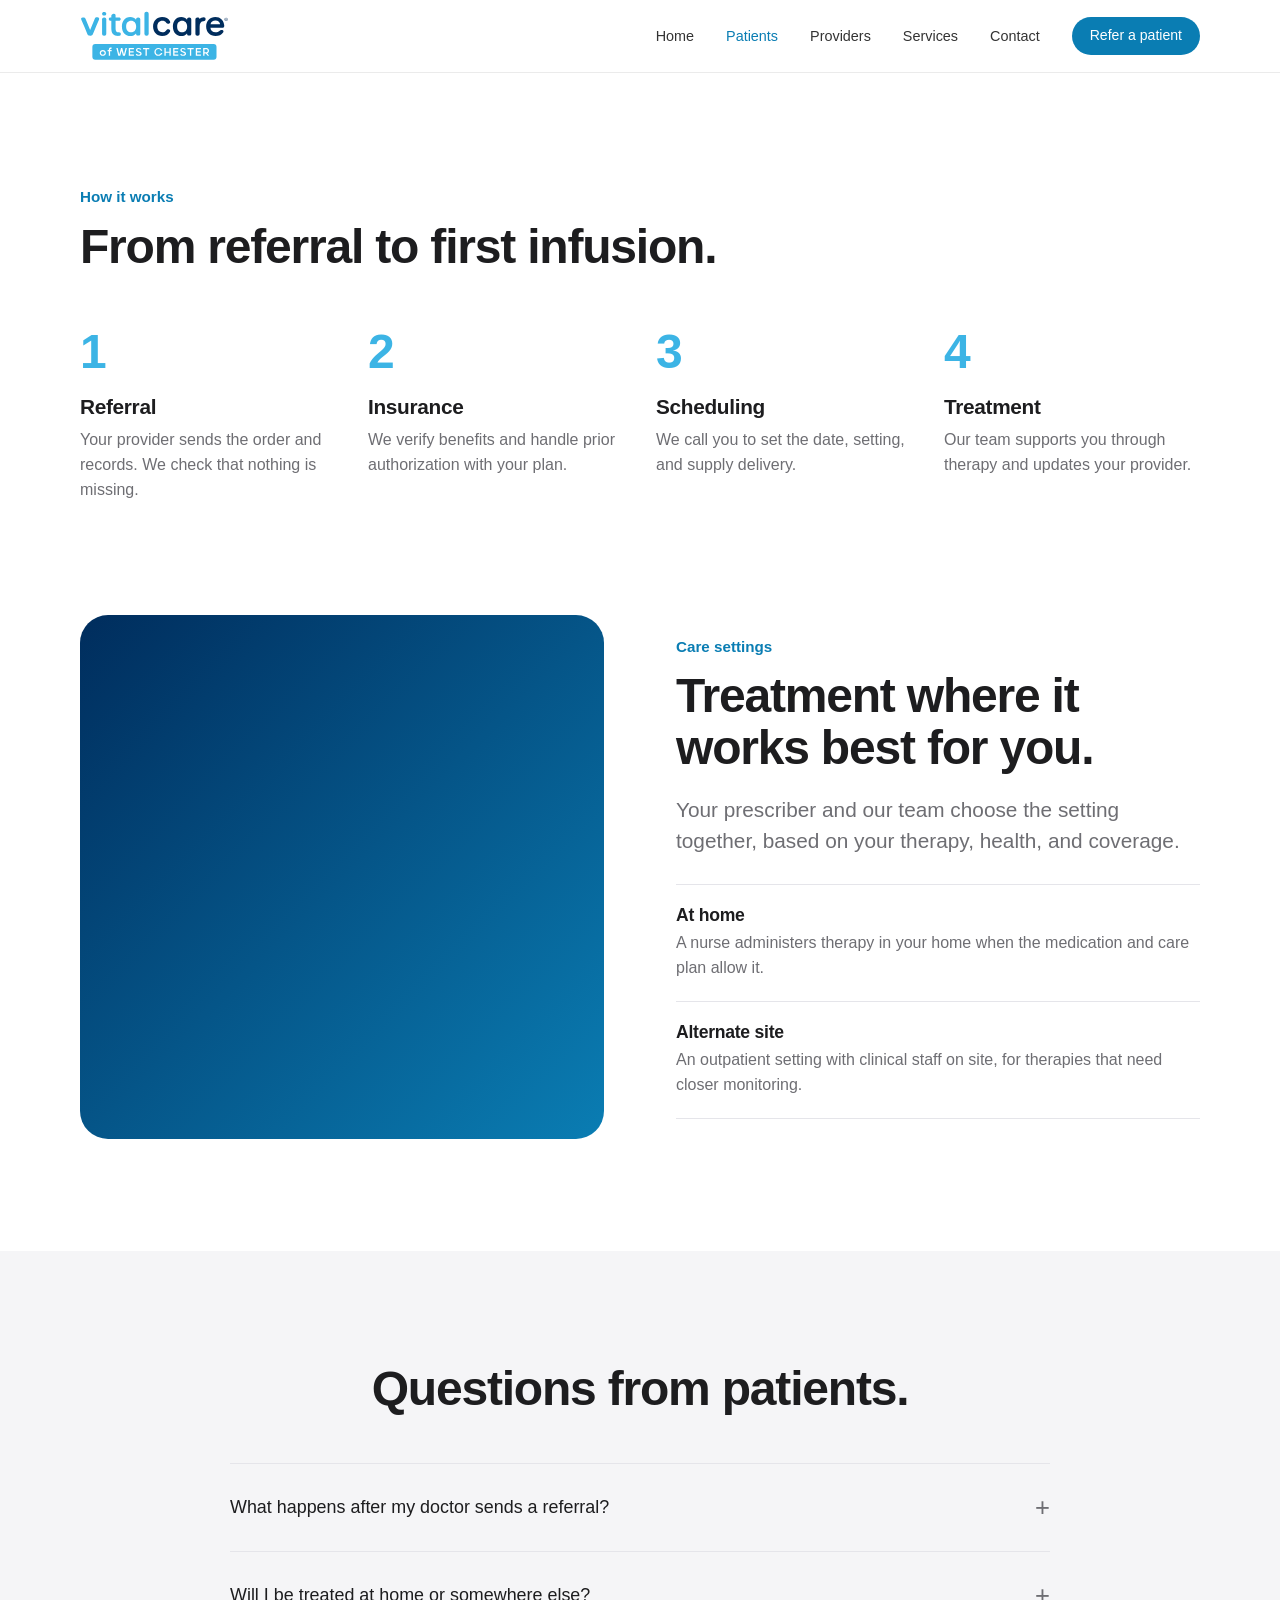
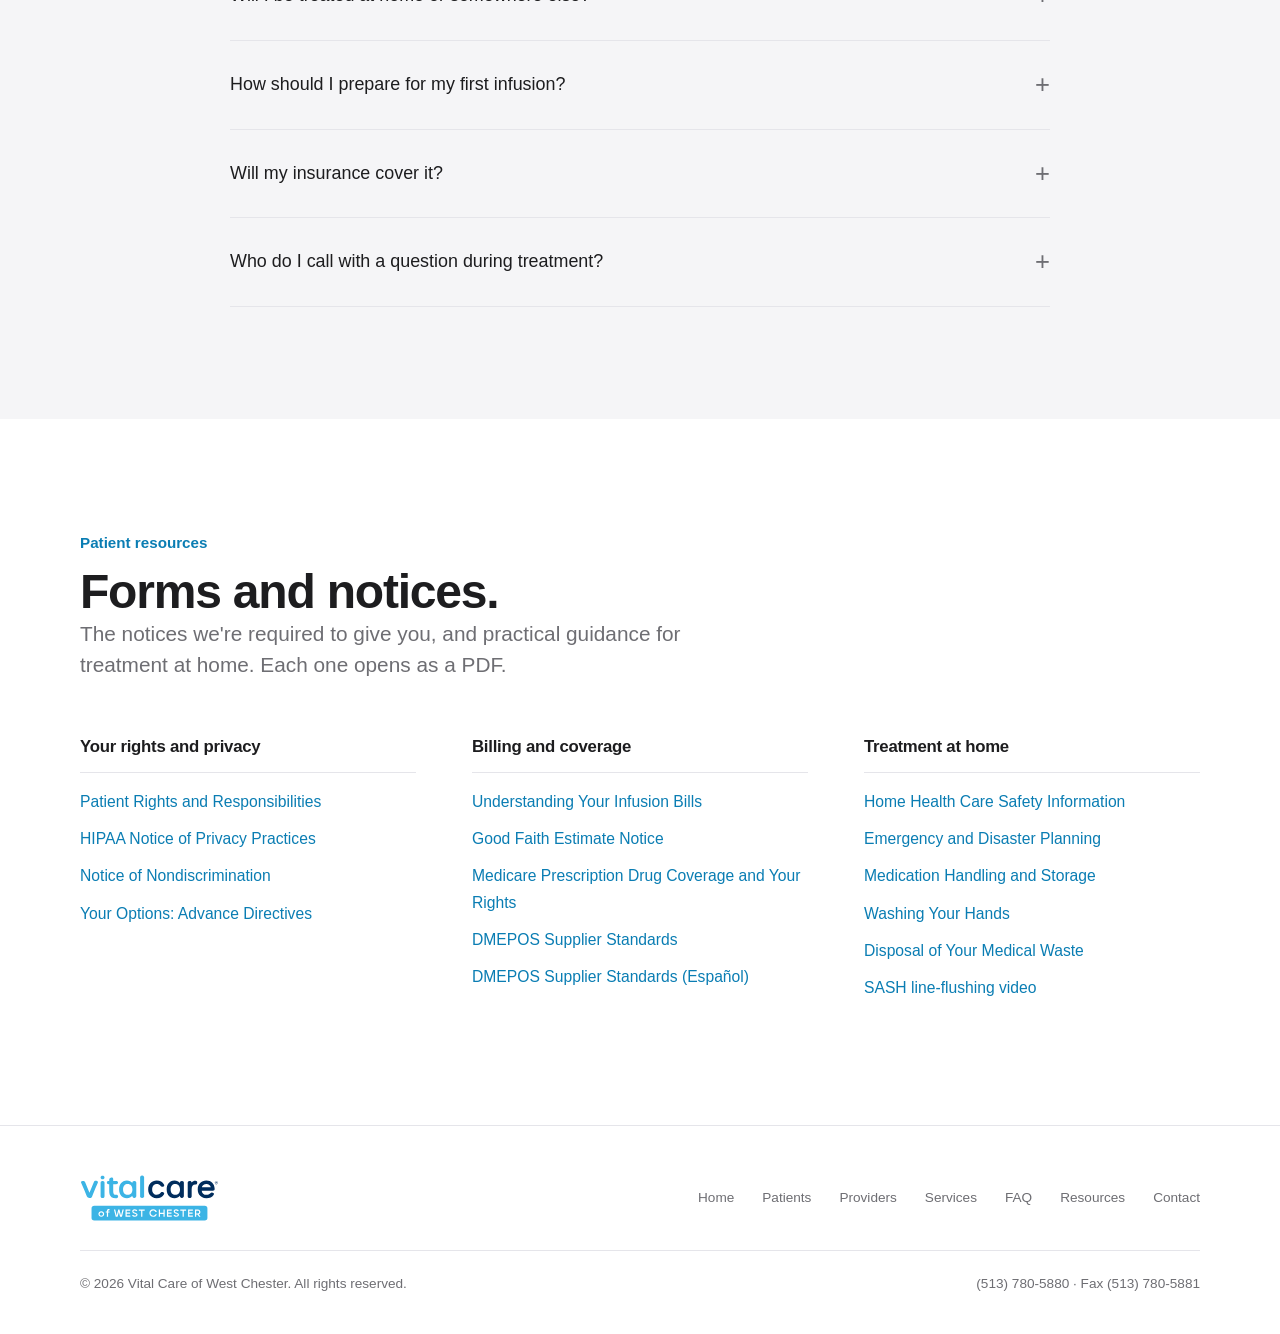
==== commit a27c876d: "Update patients.html" ====
--- a/docs/patients.html
+++ b/docs/patients.html
@@ -250,6 +250,9 @@
     @media (max-width: 900px) { #online-referral { padding: 80px 0; } }
 
     
+    /* the hero title breaks after the comma; balance what is left on each line */
+    .hero h1 { text-wrap: balance; }
+
     /* keep the grey/white rhythm from stacking once sections live on their own pages */
     #online-referral { background: var(--white); }
     #faq { background: var(--gray); }
@@ -308,6 +311,7 @@
         <svg viewBox="0 0 24 24" fill="none" stroke="currentColor" stroke-width="1.8" stroke-linecap="round"><path d="M4 8h16M4 16h16"/></svg>
       </button>
       <ul class="nav-links" id="nav-links">
+        <li><a href="index.html">Home</a></li>
         <li><a href="patients.html" aria-current="page">Patients</a></li>
         <li><a href="providers.html">Providers</a></li>
         <li><a href="index.html#services">Services</a></li>
@@ -461,6 +465,7 @@
           <svg viewBox="0 0 684 236" role="img" aria-label="Vital Care of West Chester"><use href="#vc-logo" width="684" height="236"/></svg>
         </a>
         <nav class="footer-links" aria-label="Footer">
+          <a href="index.html">Home</a>
           <a href="patients.html">Patients</a>
           <a href="providers.html">Providers</a>
           <a href="index.html#services">Services</a>
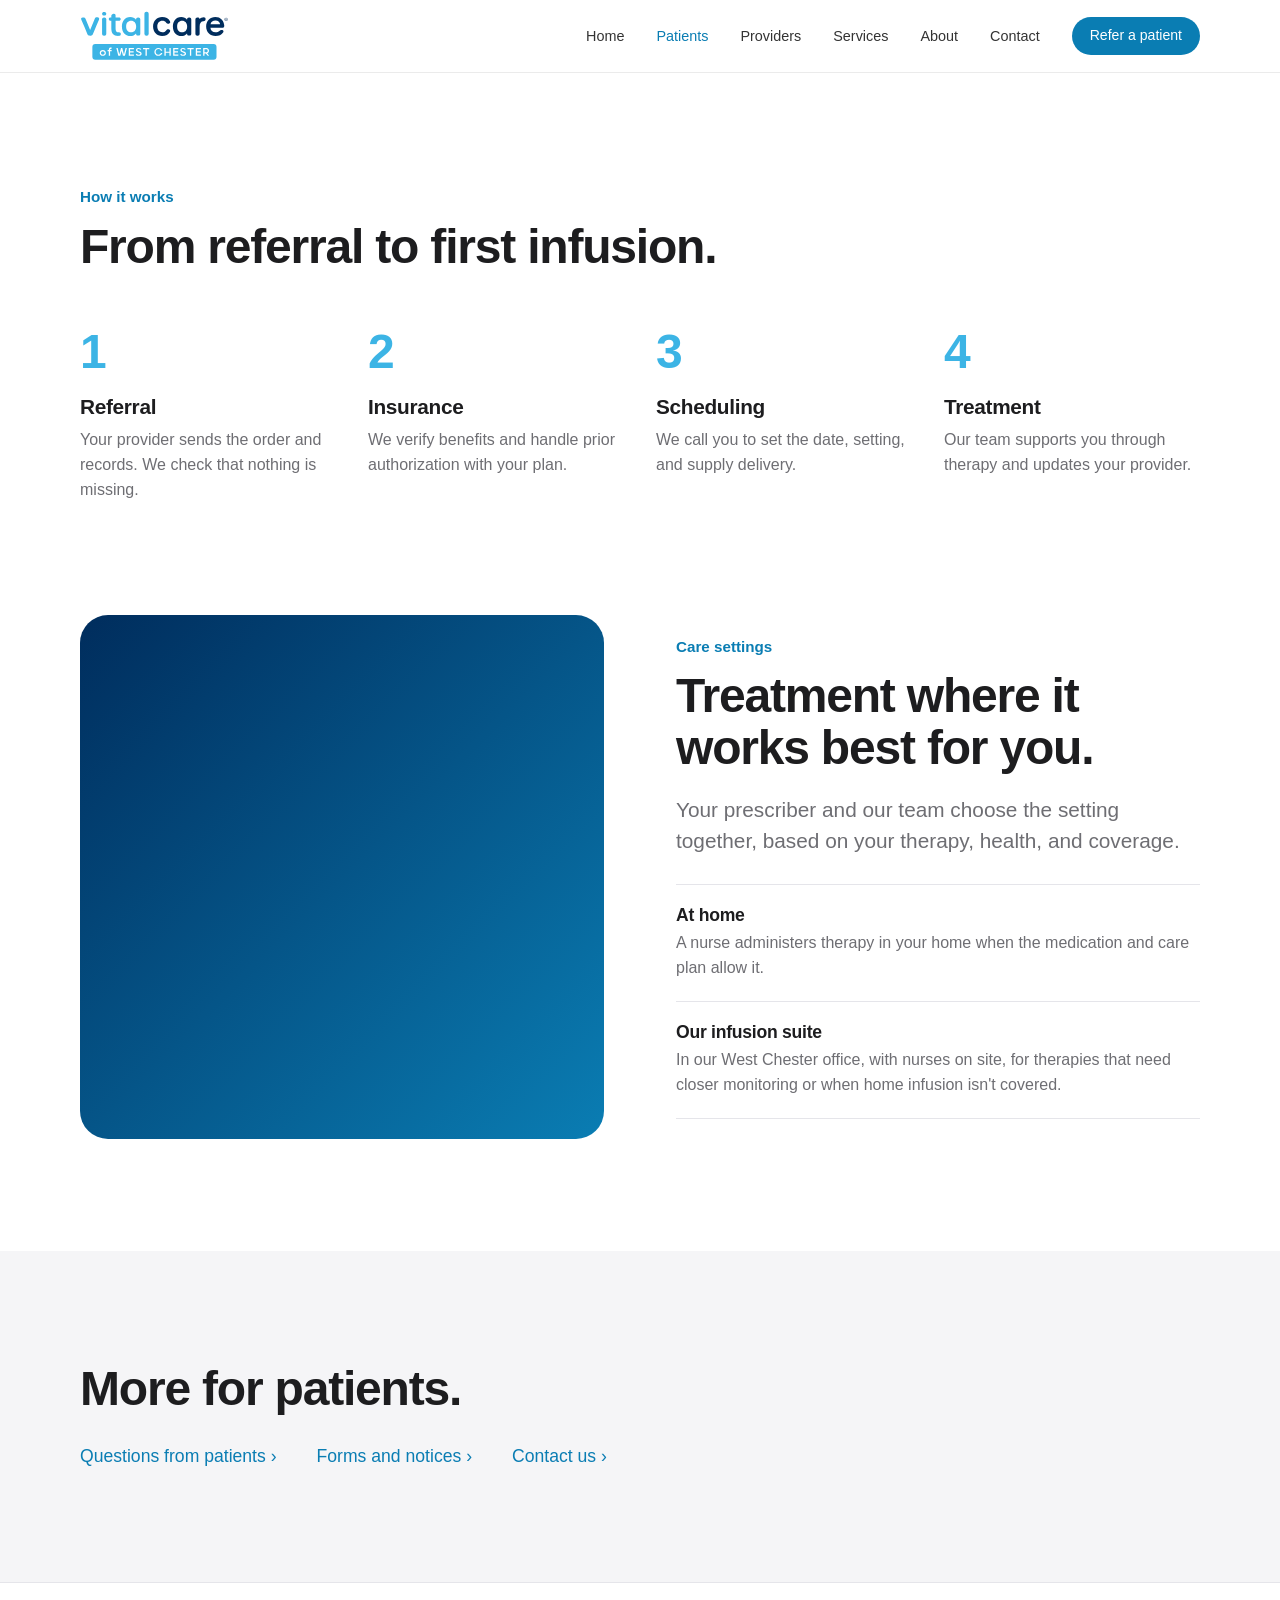
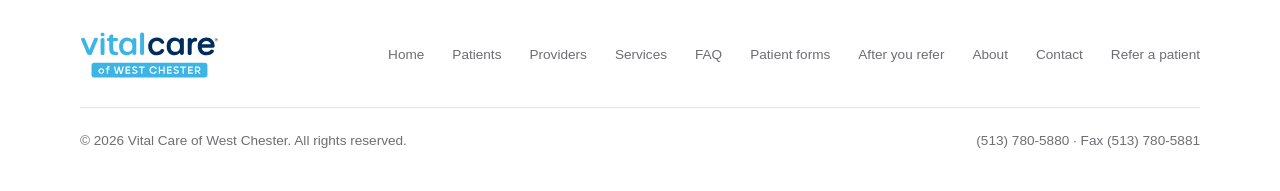
==== commit c2bb5290: "Split site into separate pages and add new sections - One page per topic: Home, Refer a patient, Pro" ====
--- a/docs/patients.html
+++ b/docs/patients.html
@@ -3,8 +3,6 @@
 <head>
   <meta charset="utf-8" />
   <meta name="viewport" content="width=device-width, initial-scale=1" />
-  <meta name="description" content="What happens after a referral, how treatment at home works, answers to common questions, and the forms and notices you are owed." />
-  <title>For Patients | Vital Care of West Chester</title>
   <style>
     :root {
       --navy: #002d5d;
@@ -219,7 +217,6 @@
       .info-row strong { text-align: left; }
     }
 
-
     /* Patient resources */
     .res-lead { max-width: 640px; }
     .res-grid { display: grid; grid-template-columns: repeat(3, 1fr); gap: 44px 56px; margin-top: 56px; }
@@ -246,7 +243,6 @@
     #vcr h2, #vcr h3, #vcr h4, #vcr h5 { letter-spacing: normal; line-height: 1.3; font-weight: 700; }
     #vcr p { margin: 0; }
 
-
     @media (max-width: 900px) { #online-referral { padding: 80px 0; } }
 
     
@@ -261,7 +257,166 @@
     .nav-links a[aria-current="page"] { color: var(--blue-ink); font-weight: 500; }
     /* a page whose first section is the navy band needs no extra top gap */
     .page-lead { padding-top: 96px; }
-</style>
+/* ---- referral form (scoped to #vcr) ---- */
+#vcr .steps{display:flex;gap:2px;background:var(--gray);border-bottom:1px solid var(--line);overflow-x:auto;padding:0 12px;scrollbar-width:thin}
+#vcr .step{flex:1 0 auto;min-width:92px;background:none;border:none;padding:13px 10px 11px;cursor:pointer;
+        font-family:inherit;font-size:12px;font-weight:600;color:var(--muted);text-align:center;
+        border-bottom:3px solid transparent;white-space:nowrap}
+#vcr .step:hover:not(:disabled){color:var(--blue-ink)}
+#vcr .step:disabled{cursor:default;opacity:.45}
+#vcr .step .num{display:inline-flex;align-items:center;justify-content:center;width:19px;height:19px;border-radius:50%;
+             background:var(--line);color:var(--muted);font-size:11px;margin-right:6px;vertical-align:middle}
+#vcr .step.active{color:var(--blue-ink);border-bottom-color:var(--blue-ink)}
+#vcr .step.active .num{background:var(--blue-ink);color:#fff}
+#vcr .step.done .num{background:#2f9e5f;color:#fff}
+#vcr .body{padding:28px 34px 30px}
+#vcr .panel{display:none}
+#vcr .panel.on{display:block}
+#vcr .ptitle{font-size:20px;font-weight:700;margin:0 0 4px;letter-spacing:-.2px}
+#vcr .psub{font-size:14px;color:var(--muted);margin:0 0 24px;line-height:1.5}
+
+/* text boxes */
+#vcr .grid{display:grid;grid-template-columns:repeat(auto-fill,minmax(200px,1fr));gap:14px 16px;margin-bottom:20px}
+#vcr .fg{display:flex;flex-direction:column;min-width:0}
+#vcr .fg.wide{grid-column:1/-1}
+#vcr .fg label{font-weight:600;font-size:12.5px;margin-bottom:5px;color:#3a3a3c;line-height:1.3}
+#vcr .fg label .req{color:#c0392b;margin-left:2px}
+#vcr input[type=text], #vcr textarea{padding:9px 11px;border:1px solid #d2d2d7;border-radius:8px;
+       font-family:inherit;font-size:14.5px;color:var(--text);background:#fff;width:100%;transition:border-color .12s,box-shadow .12s}
+#vcr input[type=text]::placeholder, #vcr textarea::placeholder{color:#a1a1a6}
+#vcr input[type=text]:focus, #vcr textarea:focus{outline:none;border-color:var(--blue-ink);box-shadow:0 0 0 3px rgba(10,125,179,.14)}
+#vcr textarea{resize:vertical;min-height:84px}
+
+/* questions with answers to pick */
+#vcr .q{margin:0 0 20px;padding:0;border:0;min-width:0}
+#vcr .q>legend,#vcr .q>.qlabel{font-weight:600;font-size:13.5px;color:var(--text);margin-bottom:4px;padding:0}
+#vcr .qhint{font-size:12.5px;color:var(--muted);margin:0 0 9px;line-height:1.45}
+#vcr .opts{display:flex;flex-wrap:wrap;gap:8px;margin-top:8px}
+#vcr .opts.col{flex-direction:column;gap:6px}
+#vcr .opt{display:flex;align-items:flex-start;gap:9px;padding:9px 13px;border:1px solid #d2d2d7;border-radius:9px;
+          background:#fff;font-size:13.5px;line-height:1.4;cursor:pointer;transition:border-color .12s,background .12s}
+#vcr .opts.col .opt{border-radius:8px}
+#vcr .opt:hover{border-color:var(--blue-ink)}
+#vcr .opt input{flex:none;margin:2px 0 0;width:16px;height:16px;accent-color:var(--blue-ink);cursor:pointer}
+#vcr .opt:has(input:checked){border-color:var(--blue-ink);background:#eaf6fc}
+#vcr .opt:has(input:focus-visible){box-shadow:0 0 0 3px rgba(10,125,179,.2)}
+#vcr .clear{background:none;border:0;padding:4px 2px;margin-top:4px;font:inherit;font-size:12px;color:var(--muted);
+            text-decoration:underline;cursor:pointer}
+#vcr .clear:hover{color:var(--blue-ink)}
+
+/* follow-up questions that appear under an answer */
+#vcr .then{margin:10px 0 4px 8px;padding:14px 0 2px 16px;border-left:2px solid #bfe3f4}
+#vcr .then[hidden]{display:none}
+#vcr .then .grid{margin-bottom:12px}
+#vcr .then .q{margin-bottom:14px}
+
+/* section headings and notes */
+#vcr .qh{font-size:12px;font-weight:700;text-transform:uppercase;letter-spacing:.7px;color:var(--muted);
+         margin:30px 0 12px;padding-bottom:7px;border-bottom:1px solid var(--line)}
+#vcr .panel>.qh:first-of-type{margin-top:4px}
+#vcr .qh+.qhint{margin-top:-4px}
+#vcr .note{font-size:13px;color:var(--navy);background:#f1f8fc;border-radius:8px;padding:10px 13px;margin:0 0 18px;line-height:1.5}
+
+/* medication cards */
+#vcr .med{border:1px solid #d2d2d7;border-radius:12px;margin-bottom:10px;background:#fff;overflow:hidden}
+#vcr .med.open{border-color:var(--blue-ink);box-shadow:0 1px 3px rgba(10,125,179,.12)}
+#vcr .medhead{display:flex;align-items:center;gap:11px;margin:0;padding:13px 16px;background:var(--gray);cursor:pointer}
+#vcr .med.open .medhead{background:#eaf6fc;border-bottom:1px solid #cfe7f3}
+#vcr .medhead input{flex:none;width:17px;height:17px;accent-color:var(--blue-ink);cursor:pointer}
+#vcr .medhead b{font-size:14.5px;color:var(--navy)}
+#vcr .medhead span{font-size:12.5px;color:var(--muted);margin-left:2px}
+#vcr .medbody{padding:16px 16px 4px}
+#vcr .medbody[hidden]{display:none}
+#vcr .single{margin:0 0 18px}
+
+/* referral type picker */
+#vcr .types{display:grid;grid-template-columns:repeat(auto-fill,minmax(230px,1fr));gap:10px}
+#vcr .tcard{text-align:left;padding:16px 17px;border:1px solid #d2d2d7;border-radius:12px;background:#fff;cursor:pointer;
+            font-family:inherit;transition:border-color .13s,box-shadow .13s,transform .13s}
+#vcr .tcard:hover{border-color:var(--blue-ink);box-shadow:0 3px 10px rgba(10,125,179,.11);transform:translateY(-1px)}
+#vcr .tcard.sel{border-color:var(--blue-ink);background:#eaf6fc;box-shadow:inset 0 0 0 1px var(--blue-ink)}
+#vcr .tcard b{display:block;font-size:15px;color:var(--text);margin-bottom:4px}
+#vcr .tcard span{display:block;font-size:12.5px;color:var(--muted);line-height:1.45}
+
+/* review */
+#vcr .rev{border:1px solid var(--line);border-radius:12px;overflow:hidden;margin-bottom:14px}
+#vcr .rev h4{margin:0;padding:10px 15px;background:var(--gray);font-size:12px;font-weight:700;display:flex;
+          justify-content:space-between;align-items:center;text-transform:uppercase;letter-spacing:.6px;color:var(--muted);border-bottom:1px solid var(--line)}
+#vcr .rev h4 button{background:none;border:0;font:inherit;font-size:12px;text-transform:none;letter-spacing:0;color:var(--blue-ink);cursor:pointer;font-weight:600}
+#vcr .rev dl{margin:0;padding:8px 15px 12px;display:grid;grid-template-columns:minmax(140px,38%) 1fr;gap:2px 16px;font-size:13.5px}
+#vcr .rev dt{color:var(--muted);padding:4px 0}
+#vcr .rev dd{margin:0;padding:4px 0;color:var(--text);font-weight:500;word-break:break-word}
+#vcr .rev .none{padding:12px 15px;font-size:13px;color:var(--muted)}
+#vcr .after{font-size:13.5px;color:var(--muted);line-height:1.55;margin:18px 0 0}
+
+/* messages and buttons */
+#vcr .alert{padding:12px 15px;border-radius:9px;margin-bottom:18px;font-size:13.5px;border-left:3px solid;line-height:1.55}
+#vcr .alert-info{background:#eaf6fc;color:var(--navy);border-left-color:var(--blue-ink)}
+#vcr .alert-success{background:#eaf7ef;color:#1c6f3f;border-left-color:#2f9e5f}
+#vcr .alert-error{background:#fdeeed;color:#a5342b;border-left-color:#c0392b}
+#vcr .alert-warn{background:#fef7e8;color:#8a6216;border-left-color:#d9a327}
+#vcr .alert ul{margin:6px 0 0;padding-left:18px}
+#vcr .nav{display:flex;gap:10px;align-items:center;margin-top:30px;padding-top:20px;border-top:1px solid var(--line)}
+#vcr .nav .spacer{flex:1}
+#vcr button.btn{padding:10px 22px;border-radius:6px;font-weight:600;font-size:14px;cursor:pointer;font-family:inherit;border:1px solid transparent}
+#vcr .primary{background:var(--blue-ink);color:#fff}
+#vcr .primary:hover:not(:disabled){background:#086a99}
+#vcr .primary:disabled{opacity:.5;cursor:not-allowed}
+#vcr .ghost{background:#fff;color:var(--muted);border-color:var(--line)}
+#vcr .ghost:hover{background:var(--gray)}
+#vcr .link{background:none;border:none;color:var(--muted);font-size:12.5px;cursor:pointer;font-family:inherit;text-decoration:underline;padding:6px}
+#vcr .link:hover{color:#c0392b}
+#vcr .empty{color:var(--muted);font-size:13.5px;padding:14px 0}
+@media(max-width:640px){
+  #vcr .body{padding:22px 18px 24px}
+  #vcr .nav{flex-wrap:wrap}
+  #vcr .rev dl{grid-template-columns:1fr}
+  #vcr .rev dt{padding-bottom:0}
+  #vcr .then{margin-left:2px;padding-left:12px}
+}
+    /* ---- overrides, last so they win ---- */
+    /* The site and the referral form share a few class names (.steps, .nav,
+       .link, .btn). These keep the site's versions from reaching inside. */
+    #vcr .steps { margin-top: 0; }
+    #vcr .nav   { height: auto; justify-content: flex-start; }
+    #vcr .link  { white-space: normal; }
+    #vcr .link::after { content: none; }
+    /* buttons take the site's pill shape */
+    #vcr button.btn {
+      display: inline-flex; align-items: center; justify-content: center;
+      min-height: 44px; padding: 0 22px; border-radius: 999px;
+      font-weight: 500; font-size: .95rem;
+    }
+    #vcr button.ghost { background: var(--white); color: var(--text); border: 1px solid var(--line); }
+    #vcr button.ghost:hover { background: var(--gray); }
+  </style>
+  <link rel="icon" href="favicon.svg" type="image/svg+xml" />
+  <link rel="icon" href="favicon-32.png" sizes="32x32" type="image/png" />
+  <link rel="apple-touch-icon" href="apple-touch-icon.png" />
+  <meta name="theme-color" content="#002d5d" />
+  <link rel="stylesheet" href="site.css" />
+  <script src="site-config.js"></script>
+  <script src="site.js" defer></script>
+
+  <style>
+    h1.page-title { font-size: clamp(2rem, 4.2vw, 3rem); }
+    .providers h1 { color: var(--white); }
+    #online-referral h1 { margin-bottom: 18px; }
+    .contact h1 { margin-bottom: 32px; }
+    .faq-wrap h1 { text-align: center; margin-bottom: 48px; }
+    .feature h1, .about-grid h1 { margin-bottom: 20px; }
+    .nav-links .btn[aria-current="page"] { color: var(--white); background: #086a99; }
+    .more-links { display: flex; flex-wrap: wrap; gap: 16px 40px; margin-top: 28px; font-size: 1.1rem; }
+    .page-cta { padding: 88px 0; }
+  </style>
+
+  <title>For Patients | Vital Care of West Chester</title>
+  <meta name="description" content="What happens after a referral, and how treatment works at home or in our infusion suite." />
+  <link rel="canonical" href="https://vitalcareofwestchester.com/patients.html" />
+  <meta property="og:title" content="For Patients | Vital Care of West Chester" />
+  <meta property="og:description" content="What happens after a referral, and how treatment works at home or in our infusion suite." />
+  <meta property="og:url" content="https://vitalcareofwestchester.com/patients.html" />
+  <script>/* old one-page links -> new pages */(function(){var m={"#faq": "faq.html", "#resources": "resources.html", "#process": "patients.html"};var t=m[location.hash];if(t)location.replace(t);})();</script>
 </head>
 <body>
 
@@ -314,9 +469,10 @@
         <li><a href="index.html">Home</a></li>
         <li><a href="patients.html" aria-current="page">Patients</a></li>
         <li><a href="providers.html">Providers</a></li>
-        <li><a href="index.html#services">Services</a></li>
-        <li><a href="index.html#contact">Contact</a></li>
-        <li><a class="btn btn-primary" href="index.html#online-referral">Refer a patient</a></li>
+        <li><a href="services.html">Services</a></li>
+        <li><a href="about.html">About</a></li>
+        <li><a href="contact.html">Contact</a></li>
+        <li><a class="btn btn-primary" href="refer.html">Refer a patient</a></li>
       </ul>
     </div>
   </header>
@@ -326,7 +482,7 @@
 <section id="process">
       <div class="wrap">
         <p class="kicker">How it works</p>
-        <h2>From referral to first infusion.</h2>
+        <h1 class="page-title">From referral to first infusion.</h1>
         <div class="steps">
           <div class="step">
             <div class="step-n">1</div>
@@ -354,7 +510,7 @@
 <section class="feature">
       <div class="wrap feature-grid">
         <div class="feature-photo">
-          <img onerror="this.style.visibility='hidden'" src="https://images.unsplash.com/photo-1631815590058-860e4f83c1e8?auto=format&fit=crop&w=1200&q=80" alt="A nurse checking a patient's blood pressure" loading="lazy">
+          <img onerror="this.style.visibility='hidden'" src="https://images.unsplash.com/photo-1658632302217-984d432b4d38?auto=format&fit=crop&w=1200&q=80" alt="An older man and a visitor talking together in his living room" loading="lazy">
         </div>
         <div>
           <p class="kicker">Care settings</p>
@@ -365,113 +521,42 @@
             <p>A nurse administers therapy in your home when the medication and care plan allow it.</p>
           </div>
           <div class="setting">
-            <h3>Alternate site</h3>
-            <p>An outpatient setting with clinical staff on site, for therapies that need closer monitoring.</p>
+            <h3>Our infusion suite</h3>
+            <p>In our West Chester office, with nurses on site, for therapies that need closer monitoring or when home infusion isn't covered.</p>
           </div>
         </div>
       </div>
     </section>
-<section id="faq">
-      <div class="wrap faq-wrap">
-        <h2>Questions from patients.</h2>
-        <div class="faq">
-          <details>
-            <summary>What happens after my doctor sends a referral?</summary>
-            <div class="answer">
-              <p>We review it, verify your insurance, and call you to schedule. If anything is missing, we get it from your doctor's office directly.</p>
-            </div>
-          </details>
-          <details>
-            <summary>Will I be treated at home or somewhere else?</summary>
-            <div class="answer">
-              <p>It depends on your medication, your health, and your insurance. Your prescriber and our team decide together, and the setting can change later if needed.</p>
-            </div>
-          </details>
-          <details>
-            <summary>How should I prepare for my first infusion?</summary>
-            <div class="answer">
-              <ul>
-                <li>Confirm the date, time, location, and how long it will take.</li>
-                <li>Have your medication and allergy list ready.</li>
-                <li>Ask whether to eat, drink, or take your usual medications beforehand.</li>
-                <li>Wear clothing that gives easy access to your arm or line.</li>
-                <li>Arrange a ride if your care team recommends it.</li>
-              </ul>
-              <p>Always follow the specific instructions from your prescriber or nurse.</p>
-            </div>
-          </details>
-          <details>
-            <summary>Will my insurance cover it?</summary>
-            <div class="answer">
-              <p>We check your benefits and handle prior authorization before treatment starts, and tell you what we know about your cost. Your health plan makes the final coverage decision.</p>
-              <p>Vital Care holds national contracts with Aetna, Cigna, Humana, and UnitedHealthcare, and works with many other plans. Call us and we'll check yours.</p>
-            </div>
-          </details>
-          <details>
-            <summary>Who do I call with a question during treatment?</summary>
-            <div class="answer">
-              <p>Call us at <a href="tel:+15137805880">(513) 780-5880</a>. For a medical emergency, call 911.</p>
-            </div>
-          </details>
+<section class="services" id="more">
+      <div class="wrap">
+        <h2>More for patients.</h2>
+        <div class="more-links">
+          <a class="link" href="faq.html">Questions from patients</a>
+          <a class="link" href="resources.html">Forms and notices</a>
+          <a class="link" href="contact.html">Contact us</a>
         </div>
       </div>
     </section>
-<section id="resources">
-      <div class="wrap">
-        <p class="kicker">Patient resources</p>
-        <h2>Forms and notices.</h2>
-        <p class="lead res-lead">The notices we're required to give you, and practical guidance for treatment at
-          home. Each one opens as a PDF.</p>
-        <div class="res-grid">
-        <div class="res-group">
-          <h3>Your rights and privacy</h3>
-          <ul>
-            <li><a href="https://vitalcare.com/wp-content/uploads/2023/12/pe-gen-3-patient-rights.pdf" target="_blank" rel="noopener">Patient Rights and Responsibilities</a></li>
-            <li><a href="https://vitalcare.com/wp-content/uploads/2024/07/pe-gen-2_HIPAA-Notice-of-Privacy-Practices_20240717.final_.pdf" target="_blank" rel="noopener">HIPAA Notice of Privacy Practices</a></li>
-            <li><a href="https://vitalcare.com/wp-content/uploads/2025/03/Notice-of-Nondiscrimination-and-Availability-Updated-3.31.25.pdf" target="_blank" rel="noopener">Notice of Nondiscrimination</a></li>
-            <li><a href="https://vitalcare.com/wp-content/uploads/2023/12/pe-gen-5-advance-directives.pdf" target="_blank" rel="noopener">Your Options: Advance Directives</a></li>
-          </ul>
-        </div>
-        <div class="res-group">
-          <h3>Billing and coverage</h3>
-          <ul>
-            <li><a href="https://vitalcare.com/wp-content/uploads/2023/12/pe-gen-9-understanding-bills.pdf" target="_blank" rel="noopener">Understanding Your Infusion Bills</a></li>
-            <li><a href="https://vitalcare.com/wp-content/uploads/2026/11/Good-Faith-Etimate-Notice-PDF.pdf" target="_blank" rel="noopener">Good Faith Estimate Notice</a></li>
-            <li><a href="https://vitalcare.com/wp-content/uploads/2023/12/pe-gen-3-MedicareD-ptrights.pdf" target="_blank" rel="noopener">Medicare Prescription Drug Coverage and Your Rights</a></li>
-            <li><a href="https://vitalcare.com/wp-content/uploads/2023/12/pe-gen-4-DME-supplier-standards.pdf" target="_blank" rel="noopener">DMEPOS Supplier Standards</a></li>
-            <li><a href="https://vitalcare.com/wp-content/uploads/2024/12/pe-gen-4-spanishstandards30-2.pdf" target="_blank" rel="noopener">DMEPOS Supplier Standards (Español)</a></li>
-          </ul>
-        </div>
-        <div class="res-group">
-          <h3>Treatment at home</h3>
-          <ul>
-            <li><a href="https://vitalcare.com/wp-content/uploads/2023/12/pe-gen-6-homecare-safety.pdf" target="_blank" rel="noopener">Home Health Care Safety Information</a></li>
-            <li><a href="https://vitalcare.com/wp-content/uploads/2023/12/pe-gen-7-emergency-planning.pdf" target="_blank" rel="noopener">Emergency and Disaster Planning</a></li>
-            <li><a href="https://vitalcare.com/wp-content/uploads/2023/12/pe-gen-12-medication-handling-storage.pdf" target="_blank" rel="noopener">Medication Handling and Storage</a></li>
-            <li><a href="https://vitalcare.com/wp-content/uploads/2023/12/pe-proc-1-handwashing.pdf" target="_blank" rel="noopener">Washing Your Hands</a></li>
-            <li><a href="https://vitalcare.com/wp-content/uploads/2023/12/pe-gen-8-disposal-waste.pdf" target="_blank" rel="noopener">Disposal of Your Medical Waste</a></li>
-            <li><a href="https://vitalcare.com/wp-content/uploads/2024/04/40264_vital_care_6091638472-v4-720p.mp4" target="_blank" rel="noopener">SASH line-flushing video</a></li>
-          </ul>
-        </div>
-        </div>
-    </section>
 
   </main>
 
   <footer>
     <div class="wrap">
       <div class="footer-top">
-        <a class="logo" href="#top" aria-label="Back to top">
+        <a class="logo" href="index.html" aria-label="Vital Care of West Chester, home">
           <svg viewBox="0 0 684 236" role="img" aria-label="Vital Care of West Chester"><use href="#vc-logo" width="684" height="236"/></svg>
         </a>
         <nav class="footer-links" aria-label="Footer">
           <a href="index.html">Home</a>
           <a href="patients.html">Patients</a>
           <a href="providers.html">Providers</a>
-          <a href="index.html#services">Services</a>
-          <a href="patients.html#faq">FAQ</a>
-          <a href="patients.html#resources">Resources</a>
-          <a href="index.html#contact">Contact</a>
+          <a href="services.html">Services</a>
+          <a href="faq.html">FAQ</a>
+          <a href="resources.html">Patient forms</a>
+          <a href="after-referral.html">After you refer</a>
+          <a href="about.html">About</a>
+          <a href="contact.html">Contact</a>
+          <a href="refer.html">Refer a patient</a>
         </nav>
       </div>
       <div class="footer-bottom">
@@ -481,7 +566,6 @@
     </div>
   </footer>
 
-  
   <script>
     (function () {
 
@@ -531,5 +615,6 @@
     });
     })();
   </script>
+
 </body>
 </html>
--- a/docs/site.css
+++ b/docs/site.css
@@ -0,0 +1,67 @@
+/* Additions shared by all pages. Uses the colour tokens defined in each page. */
+[hidden] { display: none !important; }
+
+/* Why Vital Care */
+.why-grid { display: grid; grid-template-columns: repeat(4, 1fr); gap: 40px; margin-top: 56px; }
+.why-item h3 { margin-bottom: 8px; }
+.why-item p { color: var(--muted); font-size: 1rem; }
+.why-n { width: 44px; height: 44px; border-radius: 50%; background: #e8f6fc; color: var(--blue-ink);
+         display: flex; align-items: center; justify-content: center; margin-bottom: 18px; }
+.why-n svg { width: 22px; height: 22px; }
+
+/* About */
+.about-grid { display: grid; grid-template-columns: 1.1fr .9fr; gap: 72px; align-items: start; }
+.about-grid h2 { margin-bottom: 20px; }
+.about-grid .lead + .lead { margin-top: 16px; }
+.fact { padding: 20px 0; border-top: 1px solid var(--line); }
+.fact:last-child { border-bottom: 1px solid var(--line); }
+.fact h3 { font-size: 1.05rem; margin-bottom: 4px; }
+.fact p { color: var(--muted); font-size: 1rem; }
+.badge { display: inline-flex; align-items: center; gap: 8px; margin-top: 28px; padding: 9px 16px;
+         border-radius: 999px; background: #e8f6fc; color: var(--navy); font-size: .9rem; font-weight: 600; }
+.badge svg { width: 18px; height: 18px; color: var(--blue-ink); }
+
+/* Small notes under contact details */
+.contact dd .sub { display: block; font-weight: 400; color: var(--muted); font-size: 1rem; }
+.contact .gbp { display: inline-block; margin-bottom: 24px; }
+
+/* Providers: rep card */
+.rep { display: grid; grid-template-columns: auto 1fr auto; gap: 28px; align-items: center;
+       padding: 32px 36px; border-radius: 28px; background: var(--gray); }
+.rep-avatar { width: 72px; height: 72px; border-radius: 50%; background: var(--navy); color: var(--white);
+              display: flex; align-items: center; justify-content: center; font-size: 1.5rem; font-weight: 600; letter-spacing: .02em; }
+.rep h3 { margin-bottom: 2px; }
+.rep .role { color: var(--muted); font-size: .98rem; margin-bottom: 10px; }
+.rep-lines { display: flex; flex-wrap: wrap; gap: 6px 24px; font-size: 1rem; }
+.rep-lines a { color: var(--blue-ink); font-weight: 500; }
+.rep-lines a:hover { text-decoration: underline; }
+.rep-note { color: var(--muted); font-size: .92rem; margin-top: 18px; }
+.inservice { margin-top: 28px; color: var(--muted); }
+.inservice a { color: var(--blue-ink); font-weight: 500; }
+
+/* Providers: blank forms */
+.form-grid { display: grid; grid-template-columns: repeat(3, 1fr); gap: 0 48px; margin-top: 48px; }
+.form-link { display: flex; justify-content: space-between; align-items: center; gap: 16px;
+             padding: 18px 0; border-top: 1px solid var(--line); color: var(--text); font-weight: 500; }
+.form-link:hover { color: var(--blue-ink); }
+.form-link span { color: var(--muted); font-size: .85rem; font-weight: 400; white-space: nowrap; }
+.form-note { color: var(--muted); font-size: .95rem; margin-top: 28px; max-width: 720px; }
+
+.status-note { margin-top: 40px; padding: 22px 26px; border-radius: 18px; background: var(--gray); color: var(--muted); max-width: 760px; }
+.status-note strong { color: var(--text); font-weight: 600; }
+.status-note a { color: var(--blue-ink); font-weight: 500; }
+
+@media (max-width: 900px) {
+  .why-grid { grid-template-columns: 1fr 1fr; gap: 36px; }
+  .about-grid { grid-template-columns: 1fr; gap: 40px; }
+  .form-grid { grid-template-columns: 1fr 1fr; }
+  .rep { grid-template-columns: auto 1fr; }
+  .rep .btn { grid-column: 1 / -1; justify-self: start; }
+}
+@media (max-width: 560px) {
+  .why-grid, .form-grid { grid-template-columns: 1fr; }
+  .rep { grid-template-columns: 1fr; padding: 28px; }
+}
+
+/* notes sitting on a grey section get a white card */
+.services .status-note { background: var(--white); }
